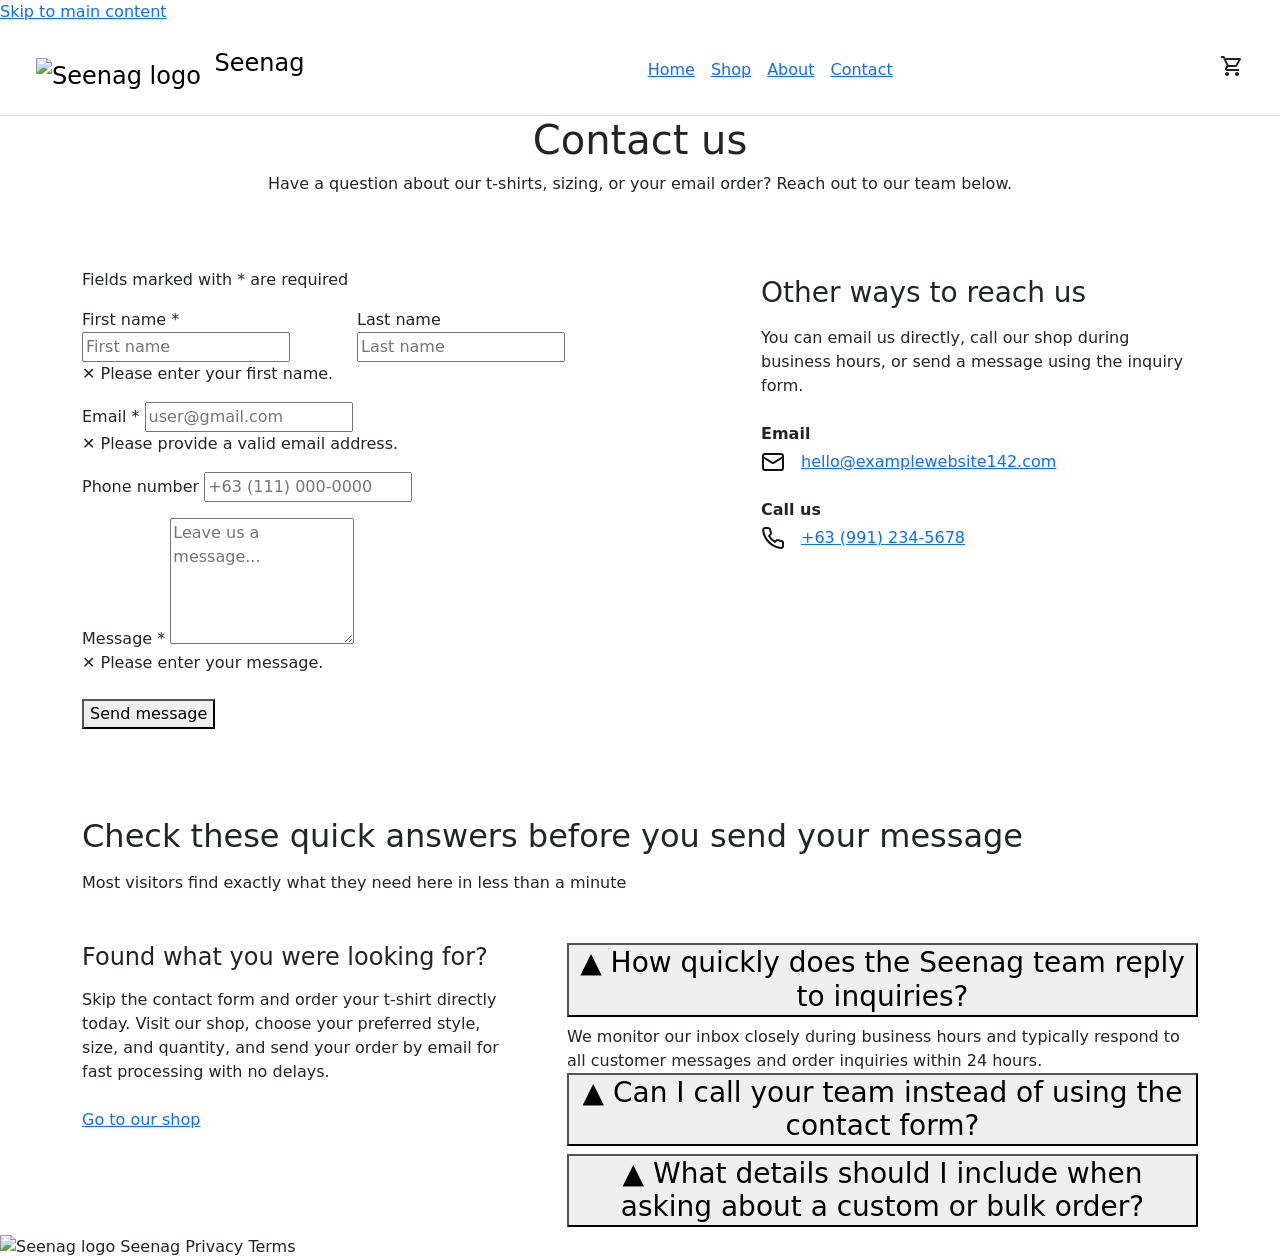
==== contact.html @ 648351b9 "Add files via upload" ====
<!DOCTYPE html>
<html lang="en">

<head>
    <meta charset="utf-8">
    <meta content="width=device-width, initial-scale=1.0" name="viewport">
    <meta content="Get in touch with Seenag for inquiries about our t-shirts, sizing, bulk orders, or email ordering." name="description">

    <title>Contact Us - Seenag</title>

    <link href="data:image/svg+xml,%3Csvg xmlns='http://www.w3.org/2000/svg' viewBox='0 0 24 24'%3E%3Cpolygon points='12,2 15,9 22,9 17,14 19,21 12,17 5,21 7,14 2,9 9,9' fill='%23F9B716'/%3E%3C/svg%3E" rel="icon" type="image/svg+xml">

    <link href="https://fonts.googleapis.com" rel="preconnect">
    <link crossorigin="" href="https://fonts.gstatic.com" rel="preconnect">
    <link href="https://fonts.googleapis.com/css2?family=Lora:ital,wght@0,400..700;1,400..700&amp;family=Sour+Gummy:ital,wght@0,100..900;1,100..900&amp;display=swap" rel="stylesheet">

    <link href="https://fonts.googleapis.com/css2?family=Libre+Caslon+Condensed:ital,wght@0,400;0,500&amp;family=Inter:wght@400;500;600&amp;display=swap" rel="stylesheet">

    <link crossorigin="anonymous" href="https://cdn.jsdelivr.net/npm/bootstrap@5.3.3/dist/css/bootstrap.min.css" integrity="sha384-QWTKZyjpPEjISv5WaRU9OFeRpok6YctnYmDr5pNlyT2bRjXh0JMhjY6hW+ALEwIH" rel="stylesheet">

    <link href="https://fonts.googleapis.com/css2?family=Material+Symbols+Outlined" rel="stylesheet">

    <link href="css/contact.css" rel="stylesheet">

</head>

<body>

    <a class="skip-link" href="#main-content">Skip to main content</a>

    <header>
        <nav class="navbar border-bottom px-4 py-3" aria-label="Main navigation">
            <div class="container-fluid">

                <span class="navbar-brand brand fs-4">
                    <img src="images/seenag-logo.png" alt="Seenag logo" style="height:42px; vertical-align:-13px; margin-right:6px;">
                    Seenag
                
                </span>

                <div class="nav-links d-flex gap-3 align-items-center">
                    <a href="index.html" class="nav-link-custom">Home</a>
                    <a href="shop.html" class="nav-link-custom">Shop</a>
                    <a href="about.html" class="nav-link-custom">About</a>
                    <a href="contact.html" class="nav-link-custom nav-pill" aria-current="page">Contact</a>
                
                </div>

                <a href="cart.html" class="text-dark text-decoration-none" aria-label="View cart">
                    <span class="material-symbols-outlined">shopping_cart</span>
                
                </a>
            
            </div>
        
        </nav>
    
    </header>


    <main id="main-content" tabindex="-1">

        <section class="banner-section text-center" data-purpose="contact-page-hero">
            <div class="container banner-container">
                <h1 class="brand-title mb-2">Contact us</h1>
                <p class="font-lora text-dark fs-6 mb-0">Have a question about our t-shirts, sizing, or your email order? Reach out to our team below.</p>
            
            </div>
        
        </section>


        <section class="py-5" data-purpose="contact-form-and-details">
            <div class="container py-4 main-content-container">
                <div class="row g-5 align-items-start justify-content-between">

                    <div class="col-lg-6 col-md-12">
                        <div class="contact-card-box" data-purpose="contact-form-container">
                            <p class="required-legend">Fields marked with * are required</p>

                            <form id="contactForm" novalidate="">

                                <div class="row g-3 mb-3">
                                    <div class="col-12 col-sm-6">
                                        <label class="custom-input-label" for="firstName">First name <span aria-hidden="true">*</span></label>
                                        <input aria-describedby="firstNameError" autocomplete="given-name" class="form-control-custom" id="firstName" name="firstName" placeholder="First name" required="" type="text" aria-required="true">

                                        <div class="field-error" id="firstNameError" role="alert">
                                            <span aria-hidden="true" class="field-error-icon">✕</span> Please enter your first name.
                                        
                                        </div>
                                    </div>

                                    <div class="col-12 col-sm-6">
                                        <label class="custom-input-label" for="lastName">Last name</label>
                                        <input autocomplete="family-name" class="form-control-custom" id="lastName" name="lastName" placeholder="Last name" type="text">
                                    
                                    </div>
                                
                                </div>

                                <div class="mb-3">
                                    <label class="custom-input-label" for="email">Email <span aria-hidden="true">*</span></label>
                                    <input aria-describedby="emailError" autocomplete="email" class="form-control-custom" id="email" name="email" placeholder="user@gmail.com" required="" type="email" aria-required="true">

                                    <div class="field-error" id="emailError" role="alert">
                                        <span aria-hidden="true" class="field-error-icon">✕</span> Please provide a valid email address.
                                    
                                    </div>
                                
                                </div>

                                <div class="mb-3">
                                    <label class="custom-input-label" for="phone">Phone number</label>
                                    <input autocomplete="tel" class="form-control-custom" id="phone" name="phone" placeholder="+63 (111) 000-0000" type="tel">
                                
                                </div>

                                <div class="mb-4">
                                    <label class="custom-input-label" for="message">Message <span aria-hidden="true">*</span></label>
                                    <textarea aria-describedby="messageError" class="form-control-custom" id="message" name="message" placeholder="Leave us a message..." required="" rows="5" aria-required="true"></textarea>

                                    <div class="field-error" id="messageError" role="alert">
                                        <span aria-hidden="true" class="field-error-icon">✕</span> Please enter your message.
                                    
                                    </div>
                                
                                </div>

                                <button class="btn-submit-berry" data-purpose="submit-form-button" type="submit">
                                    Send message
                                
                                </button>

                                <p aria-live="polite" class="form-status" id="formStatus" role="status"></p>
                            
                            </form>
                        
                        </div>
                    
                    </div>

                    <div class="col-lg-5 col-md-12 ps-lg-4 pt-2">
                        <h2 class="brand-subhead fs-3 mb-3">Other ways to reach us</h2>

                        <p class="font-lora text-dark fs-6 mb-4 reach-us-body">
                            You can email us directly, call our shop during business hours, or send a message using the inquiry form.
                        
                        </p>

                        <div class="mb-4" data-purpose="info-block-email">
                            <div class="font-lora fw-semibold text-dark mb-1 fs-6">Email</div>

                            <div class="d-flex align-items-center gap-3">
                                <svg aria-hidden="true" fill="none" focusable="false" height="24" stroke="#111111" stroke-linecap="round" stroke-linejoin="round" stroke-width="2" viewBox="0 0 24 24" width="24">
                                    <rect height="16" rx="2" width="20" x="2" y="4"></rect>
                                    <path d="m22 7-8.97 5.7a1.94 1.94 0 0 1-2.06 0L2 7"></path>
                                
                                </svg>

                                <a class="reach-us-link" href="mailto:hello@examplewebsite142.com">
                                    hello@examplewebsite142.com
                                
                                </a>
                            
                            </div>
                        
                        </div>

                        <div class="mb-4" data-purpose="info-block-phone">
                            <div class="font-lora fw-semibold text-dark mb-1 fs-6">Call us</div>

                            <div class="d-flex align-items-center gap-3">
                                <svg aria-hidden="true" fill="none" focusable="false" height="24" stroke="#111111" stroke-linecap="round" stroke-linejoin="round" stroke-width="2" viewBox="0 0 24 24" width="24">
                                    <path d="M22 16.92v3a2 2 0 0 1-2.18 2 19.79 19.79 0 0 1-8.63-3.07 19.5 19.5 0 0 1-6-6 19.79 19.79 0 0 1-3.07-8.67A2 2 0 0 1 4.11 2h3a2 2 0 0 1 2 1.72 12.84 12.84 0 0 0 .7 2.81 2 2 0 0 1-.45 2.11L8.09 9.91a16 16 0 0 0 6 6l1.27-1.27a2 2 0 0 1 2.11-.45 12.84 12.84 0 0 0 2.81.7A2 2 0 0 1 22 16.92z"></path>
                                
                                </svg>

                                <a class="reach-us-link" href="tel:+639912345678">
                                    +63 (991) 234-5678
                                
                                </a>
                            
                            </div>
                        
                        </div>
                    
                    </div>

                
                </div>
            
            </div>
        
        </section>


        <section class="faq-section" data-purpose="quick-answers-faq-section">
            <div class="container faq-container">

                <div class="mb-5">
                    <h2 class="brand-subhead faq-title">
                        Check these quick answers before you send your message
                    
                    </h2>

                    <p class="font-lora mt-3 mb-0 faq-subtitle">
                        Most visitors find exactly what they need here in less than a minute
                    
                    </p>
                
                </div>

                <div class="row g-5 align-items-start">

                    <div class="col-lg-5 col-md-12">
                        <div class="order-card-box" data-purpose="quick-order-callout">
                            <h3 class="brand-subhead fs-4 mb-3">Found what you were looking for?</h3>

                            <p class="font-lora order-card-body mb-4">
                                Skip the contact form and order your t-shirt directly today. Visit our shop, choose your preferred style, size, and quantity, and send your order by email for fast processing with no delays.
                            
                            </p>

                            <a class="btn-order-outline" data-purpose="shop-link" href="shop.html">
                                Go to our shop
                            
                            </a>
                        
                        </div>
                    
                    </div>

                    <div class="col-lg-7 col-md-12">
                        <div class="d-flex flex-column faq-accordion-wrapper faq-accordion" data-purpose="faq-accordion-list">

                            <div class="faq-item-row" data-purpose="faq-item">
                                <h3>
                                    <button aria-controls="faq-ans-1" aria-expanded="true" class="faq-toggle-button" type="button">
                                        <span aria-hidden="true" class="faq-arrow">▲</span>
                                        <span class="faq-question-text">How quickly does the Seenag team reply to inquiries?</span>
                                    
                                    </button>
                                
                                </h3>

                                <div class="faq-answer-body" id="faq-ans-1">
                                    We monitor our inbox closely during business hours and typically respond to all customer messages and order inquiries within 24 hours.
                                
                                </div>
                            
                            </div>

                            <div class="faq-item-row" data-purpose="faq-item">
                                <h3>
                                    <button aria-controls="faq-ans-2" aria-expanded="false" class="faq-toggle-button" type="button">
                                        <span aria-hidden="true" class="faq-arrow">▲</span>
                                        <span class="faq-question-text">Can I call your team instead of using the contact form?</span>
                                    </button>
                                
                                </h3>

                                <div class="faq-answer-body" hidden="" id="faq-ans-2">Yes! You can call our shop number during operating hours. However, using our inquiry form or emailing <a href="mailto:hello@examplewebsite142.com">hello@examplewebsite142.com</a> helps us track your concern much faster.</div>
                            
                            </div>

                            <div class="faq-item-row" data-purpose="faq-item">
                                <h3>
                                    <button aria-controls="faq-ans-3" aria-expanded="false" class="faq-toggle-button" type="button">
                                        <span aria-hidden="true" class="faq-arrow">▲</span>
                                        <span class="faq-question-text">What details should I include when asking about a custom or bulk order?</span>
                                    
                                    </button>
                                
                                </h3>

                                <div class="faq-answer-body" hidden="" id="faq-ans-3">
                                    Please include the specific t-shirt design name, your desired quantities per size, your target delivery date, and your complete shipping address so we can give you an accurate quote right away.
                                
                                </div>
                            
                            </div>

                        
                        </div>
                    
                    </div>

                
                </div>
            
            </div>
        </section>

    </main>


    <footer class="site-footer bg-white">
        <div class="footer-inner">

            <a class="footer-brand text-reset text-decoration-none text-nowrap" href="index.html">
                <img class="footer-logo object-fit-contain" src="images/seenag-logo.png" alt="Seenag logo">
                <span>Seenag</span>

            </a>

            <a class="footer-link text-decoration-none text-dark" href="privacy.html">Privacy</a>
            <a class="footer-link text-decoration-none text-dark" href="terms.html">Terms</a>

        </div>

    </footer>


    <script crossorigin="anonymous" integrity="sha384-YvpcrYf0tY3lHB60NNkmXc5s9fDVZLESaAA55NDzOxhy9GkcIdslK1eN7N6jIeHz" src="https://cdn.jsdelivr.net/npm/bootstrap@5.3.3/dist/js/bootstrap.bundle.min.js"></script>

    <script src="js/contact.js"></script>

</body>

</html>
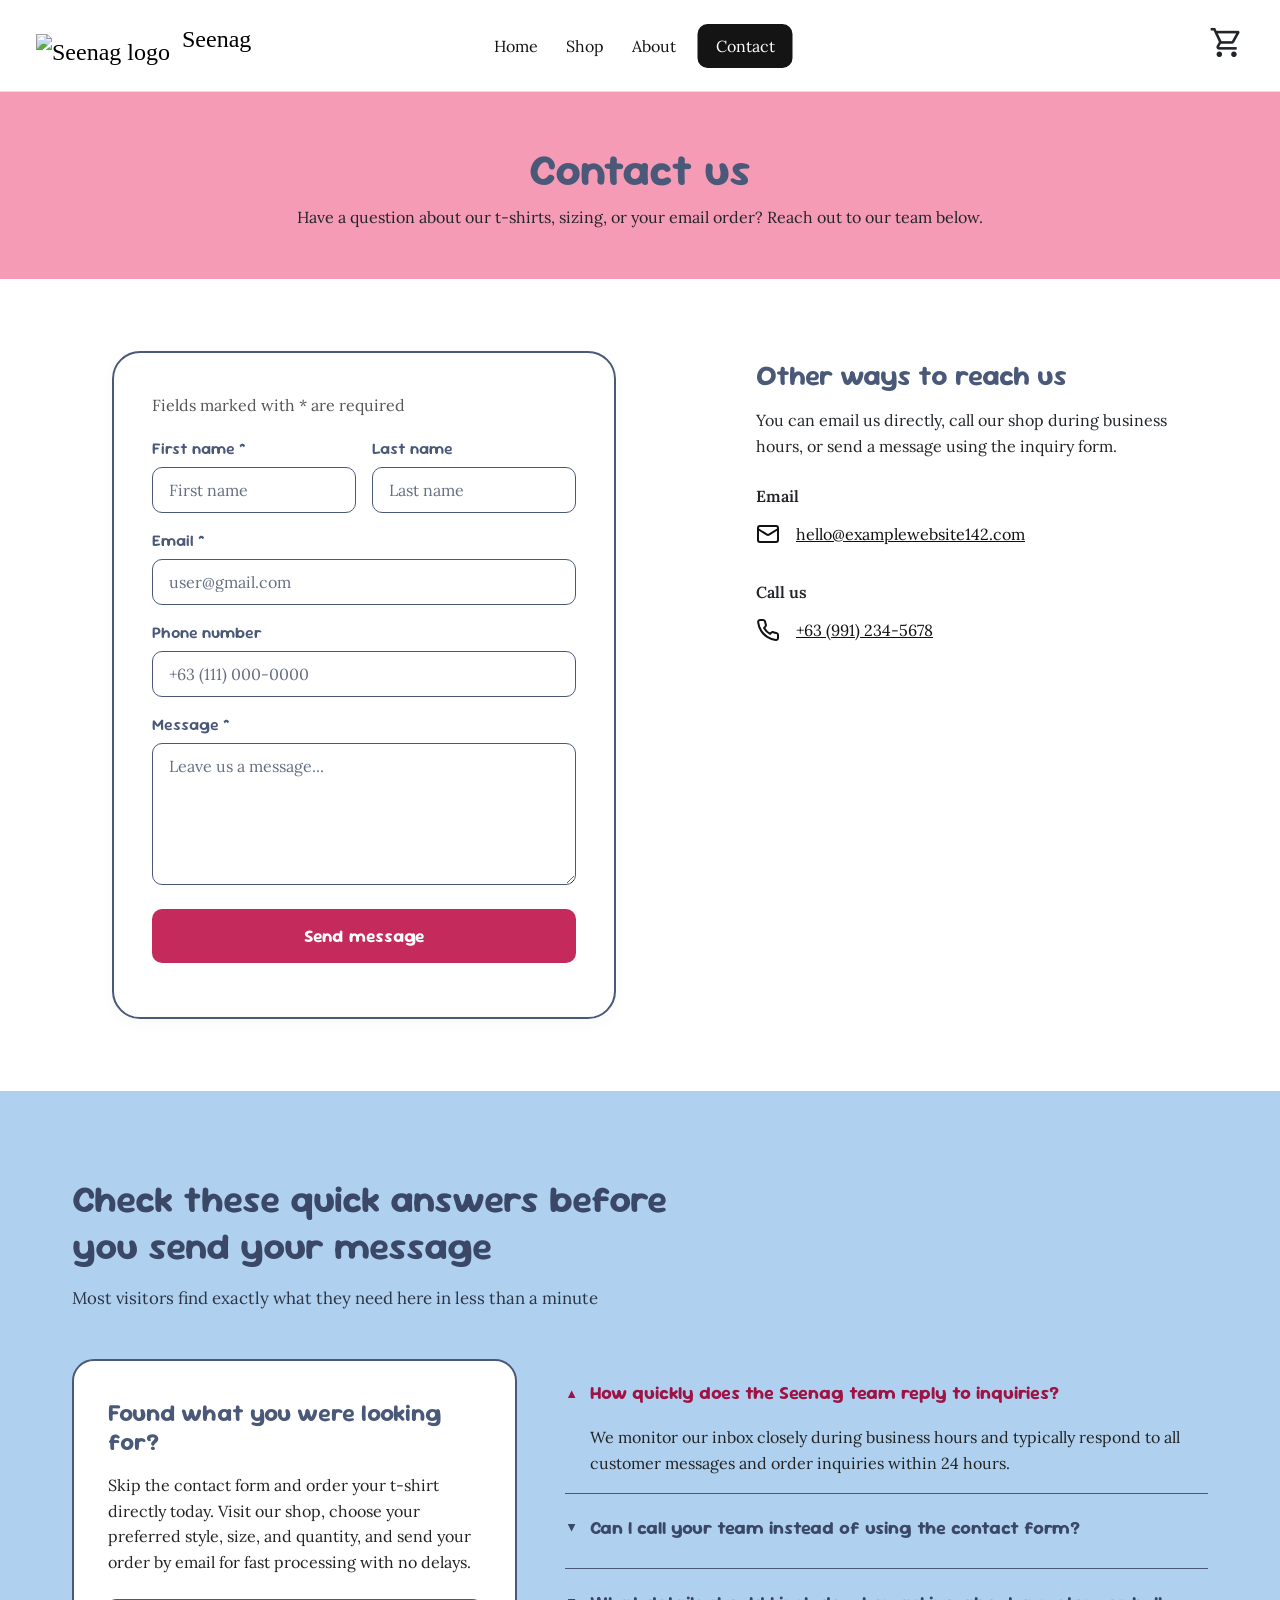
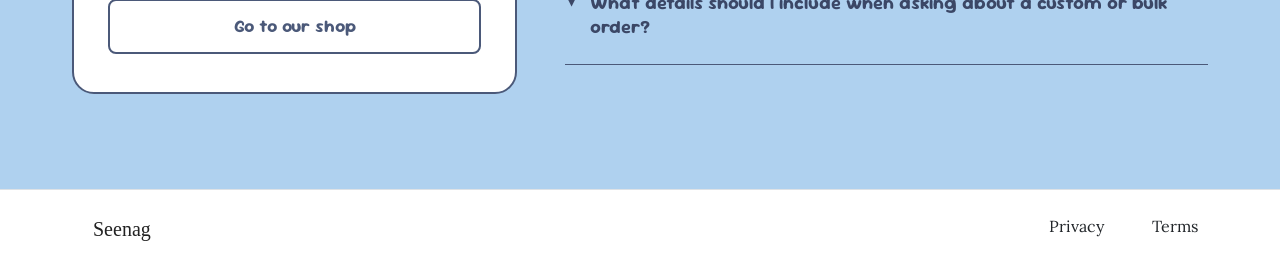
==== commit d36ad239: "Update contact.html" ====
--- a/contact.html
+++ b/contact.html
@@ -295,21 +295,20 @@
     </main>
 
 
-    <footer class="site-footer bg-white">
-        <div class="footer-inner">
-
-            <a class="footer-brand text-reset text-decoration-none text-nowrap" href="index.html">
-                <img class="footer-logo object-fit-contain" src="images/seenag-logo.png" alt="Seenag logo">
-                <span>Seenag</span>
-
-            </a>
-
-            <a class="footer-link text-decoration-none text-dark" href="privacy.html">Privacy</a>
-            <a class="footer-link text-decoration-none text-dark" href="terms.html">Terms</a>
-
-        </div>
-
-    </footer>
+<footer class="py-4 border-top">
+  <div class="container">
+    <div class="d-flex justify-content-between align-items-start flex-wrap gap-3">
+      <span class="brand fs-5">
+        <img src="images/seenag-logo.png" alt="" style="height:30px; vertical-align:-8px; margin-right:6px;">
+        Seenag
+      </span>
+      <div class="d-flex gap-5">
+        <a href="privacy.html" class="text-dark text-decoration-none">Privacy</a>
+        <a href="terms.html" class="text-dark text-decoration-none">Terms</a>
+      </div>
+    </div>
+  </div>
+</footer>
 
 
     <script crossorigin="anonymous" integrity="sha384-YvpcrYf0tY3lHB60NNkmXc5s9fDVZLESaAA55NDzOxhy9GkcIdslK1eN7N6jIeHz" src="https://cdn.jsdelivr.net/npm/bootstrap@5.3.3/dist/js/bootstrap.bundle.min.js"></script>
@@ -318,4 +317,4 @@
 
 </body>
 
-</html>+</html>
--- a/css/contact.css
+++ b/css/contact.css
@@ -0,0 +1,550 @@
+:root {
+  --color-banner-pink: #F69BB6;
+  --color-slate-navy: #4B5979;
+  --color-faq-heading: #3B4766;
+  --color-berry-pink: #C42A5B;
+  --color-faq-berry: #9E1244;
+  --color-powder-blue: #AFD1EF;
+  --color-star-yellow: #F9B716;
+  --color-focus: #1a2233;
+  --color-placeholder: #667085;
+  --color-error: #b31d3f;
+
+}
+
+body {
+  font-family: 'Lora', serif;
+  color: #222222;
+  background-color: #ffffff;
+  -webkit-font-smoothing: antialiased;
+  margin: 0;
+  padding: 0;
+
+}
+
+:focus-visible {
+  outline: 3px solid var(--color-focus) !important;
+  outline-offset: 3px !important;
+
+}
+
+.skip-link {
+  position: absolute;
+  top: -9999px;
+  left: 1rem;
+  z-index: 9999;
+  padding: 0.75rem 1.25rem;
+  background-color: #000000;
+  color: #ffffff;
+  font-family: 'Lora', serif;
+  font-weight: 600;
+  text-decoration: none;
+  border-radius: 4px;
+
+}
+
+.skip-link:focus {
+  top: 1rem;
+
+}
+
+.font-sour-gummy {
+  font-family: 'Sour Gummy', sans-serif !important;
+
+}
+
+.font-lora {
+  font-family: 'Lora', serif !important;
+
+}
+
+.brand-title {
+  font-family: 'Sour Gummy', sans-serif;
+  font-size: 2.75rem;
+  font-weight: 700;
+  color: var(--color-slate-navy);
+  line-height: 1.2;
+
+}
+
+.brand-subhead {
+  font-family: 'Sour Gummy', sans-serif;
+  font-weight: 700;
+  color: var(--color-slate-navy);
+
+}
+
+.faq-title {
+  color: var(--color-faq-heading);
+  font-size: 2.35rem;
+  line-height: 1.25;
+  max-width: 600px;
+
+}
+
+header {
+  line-height: 1.5;
+
+}
+
+.brand {
+  font-family: 'Libre Caslon Condensed', serif;
+  font-weight: 500;
+
+}
+
+.material-symbols-outlined {
+  font-size: 35px;
+
+}
+
+.navbar .container-fluid {
+  position: relative;
+
+}
+
+.nav-links {
+  position: absolute;
+  left: 50%;
+  transform: translateX(-50%);
+
+}
+
+@media (max-width: 767px) {
+  .nav-links {
+    position: static;
+    transform: none;
+
+  }
+
+}
+
+.nav-link-custom {
+  font-family: 'Lora', serif;
+  color: #141414;
+  text-decoration: none;
+  display: inline-flex;
+  align-items: center;
+  min-height: 44px;
+  padding: 0 6px;
+
+}
+
+.nav-link-custom:hover {
+  text-decoration: underline;
+
+}
+
+.nav-pill {
+  background: #141414;
+  color: #fff;
+  border-radius: 10px;
+  padding: 0 18px;
+
+}
+
+.nav-pill:hover {
+  color: #fff;
+
+}
+
+.banner-section {
+  background-color: var(--color-banner-pink);
+  padding: 52px 20px 50px;
+
+}
+
+.banner-container {
+  max-width: 900px;
+
+}
+
+.main-content-container {
+  max-width: 1080px;
+
+}
+
+.contact-card-box {
+  border: 2px solid var(--color-slate-navy);
+  border-radius: 28px;
+  padding: 40px 38px;
+  background-color: #ffffff;
+  box-shadow: 0 4px 14px rgba(75, 89, 121, 0.04);
+
+}
+
+.custom-input-label {
+  font-family: 'Sour Gummy', sans-serif;
+  font-size: 1rem;
+  font-weight: 600;
+  color: var(--color-slate-navy);
+  margin-bottom: 6px;
+  display: block;
+
+}
+
+.required-legend {
+  font-family: 'Lora', serif;
+  font-size: 1rem;
+  color: #555555;
+  margin-bottom: 1.25rem;
+
+}
+
+.form-control-custom {
+  border: 1.5px solid var(--color-slate-navy);
+  border-radius: 10px;
+  padding: 10px 16px;
+  font-family: 'Lora', serif;
+  font-size: 1rem;
+  color: #2b3345;
+  width: 100%;
+  background-color: #ffffff;
+  outline: none;
+  display: block;
+  resize: vertical;
+  transition: border-color 0.2s ease, box-shadow 0.2s ease;
+
+}
+
+.form-control-custom:focus {
+  border-color: var(--color-berry-pink);
+  box-shadow: 0 0 0 3px rgba(196, 42, 91, 0.18);
+
+}
+
+.form-control-custom::placeholder {
+  color: var(--color-placeholder);
+  opacity: 1;
+
+}
+
+.form-control-custom[aria-invalid="true"] {
+  border-color: var(--color-error);
+  box-shadow: 0 0 0 3px rgba(179, 29, 63, 0.15);
+
+}
+
+.field-error {
+  display: none;
+  font-family: 'Lora', serif;
+  font-size: 1rem;
+  font-weight: 600;
+  color: var(--color-error);
+  margin-top: 6px;
+  align-items: center;
+  gap: 6px;
+
+}
+
+.field-error.show {
+  display: flex;
+
+}
+
+.field-error-icon {
+  font-weight: bold;
+
+}
+
+.btn-submit-berry {
+  background-color: var(--color-berry-pink);
+  color: #ffffff;
+  font-family: 'Sour Gummy', sans-serif;
+  font-size: 1.1rem;
+  font-weight: 700;
+  border-radius: 10px;
+  padding: 14px 20px;
+  border: none;
+  width: 100%;
+  min-height: 48px;
+  letter-spacing: 0.2px;
+  transition: background-color 0.2s ease, transform 0.1s ease;
+
+}
+
+.btn-submit-berry:hover {
+  background-color: #a31e48;
+  color: #ffffff;
+
+}
+
+.btn-submit-berry:active {
+  transform: scale(0.99);
+
+}
+
+.form-status {
+  font-family: 'Lora', serif;
+  font-size: 1rem;
+  line-height: 1.5;
+  margin-top: 14px;
+  margin-bottom: 0;
+
+}
+
+.form-status.success {
+  color: #176534;
+  font-weight: 600;
+
+}
+
+.form-status.error {
+  color: var(--color-error);
+  font-weight: 600;
+  
+}
+
+.reach-us-body {
+  line-height: 1.6;
+
+}
+
+.reach-us-link {
+  font-family: 'Lora', serif;
+  font-size: 1rem;
+  color: #111111;
+  text-decoration: underline;
+  display: inline-flex;
+  align-items: center;
+  min-height: 44px;
+  padding: 4px 0;
+
+}
+
+.reach-us-link:hover {
+  color: var(--color-berry-pink);
+
+}
+
+.faq-section {
+  background-color: var(--color-powder-blue);
+  padding: 85px 0 95px;
+
+}
+
+.faq-container {
+  max-width: 1160px;
+
+}
+
+.faq-subtitle {
+  color: #2b3345;
+  font-size: 1.05rem;
+
+}
+
+.order-card-box {
+  background-color: #ffffff;
+  border: 2px solid var(--color-slate-navy);
+  border-radius: 22px;
+  padding: 38px 34px;
+
+}
+
+.order-card-body {
+  font-size: 1rem;
+  line-height: 1.6;
+  color: #222222;
+
+}
+
+.btn-order-outline {
+  border: 2px solid var(--color-slate-navy);
+  border-radius: 8px;
+  padding: 12px 24px;
+  font-family: 'Sour Gummy', sans-serif;
+  font-size: 1.1rem;
+  font-weight: 700;
+  color: var(--color-slate-navy);
+  background-color: transparent;
+  width: 100%;
+  min-height: 48px;
+  transition: all 0.2s ease;
+  text-decoration: none;
+  display: inline-flex;
+  align-items: center;
+  justify-content: center;
+  text-align: center;
+
+}
+
+.btn-order-outline:hover {
+  background-color: var(--color-slate-navy);
+  color: #ffffff;
+
+}
+
+.faq-accordion-wrapper h3 {
+  margin: 0;
+  padding: 0;
+
+}
+
+.faq-item-row {
+  border-bottom: 1.5px solid var(--color-slate-navy);
+  padding-top: 14px;
+  padding-bottom: 16px;
+
+}
+
+.faq-toggle-button {
+  background: none;
+  border: none;
+  padding: 8px 0;
+  width: 100%;
+  min-height: 44px;
+  text-align: left;
+  display: flex;
+  align-items: flex-start;
+  gap: 12px;
+  cursor: pointer;
+
+}
+
+.faq-arrow {
+  display: inline-flex;
+  align-items: center;
+  justify-content: center;
+  color: var(--color-faq-berry);
+  font-size: 13px;
+  line-height: 1;
+  margin-top: 6px;
+  transition: transform 0.2s ease;
+  transform: rotate(0deg);
+
+}
+
+.faq-toggle-button[aria-expanded="false"] .faq-arrow {
+  transform: rotate(180deg);
+  color: var(--color-faq-heading);
+
+}
+
+.faq-question-text {
+  font-family: 'Sour Gummy', sans-serif;
+  font-size: 1.15rem;
+  font-weight: 700;
+  color: var(--color-faq-berry);
+  line-height: 1.35;
+  transition: color 0.2s ease;
+
+}
+
+.faq-toggle-button[aria-expanded="false"] .faq-question-text {
+  color: var(--color-faq-heading);
+
+}
+
+.faq-answer-body {
+  font-family: 'Lora', serif;
+  font-size: 1rem;
+  color: #222222;
+  line-height: 1.6;
+  padding-left: 25px;
+  padding-top: 8px;
+
+}
+
+.faq-answer-body a {
+  color: #1a2233;
+  text-decoration: underline;
+
+}
+
+footer {
+  line-height: 1.5;
+
+}
+
+.site-footer {
+  min-height: 117px;
+  padding: 16px 0;
+
+}
+
+.footer-inner {
+  display: grid;
+  grid-template-columns: 66.2% 15.6% auto;
+  align-items: start;
+
+}
+
+.footer-brand {
+  display: inline-flex;
+  align-items: center;
+  gap: 7px;
+  padding-left: 52px;
+  margin-top: 4px;
+  font-family: 'Libre Caslon Condensed', serif;
+  font-size: 1rem;
+  min-height: 44px;
+  justify-self: start;
+
+}
+
+.footer-logo {
+  width: 22px;
+  height: 22px;
+
+}
+
+.footer-link {
+  font-family: 'Lora', serif;
+  font-size: 1rem;
+  line-height: 22px;
+  display: inline-flex;
+  align-items: center;
+  min-height: 44px;
+  justify-self: start;
+
+}
+
+@media (max-width: 575px) {
+  .footer-inner {
+    display: flex;
+    justify-content: space-between;
+    padding-right: 24px;
+
+  }
+  .footer-brand {
+    padding-left: 24px;
+    margin-right: auto;
+
+  }
+  .footer-link {
+    margin-left: 24px;
+
+  }
+
+}
+
+@media (max-width: 575px) {
+  .brand-title {
+    font-size: 2.15rem;
+
+  }
+  .faq-title {
+    font-size: 1.85rem;
+
+  }
+  .contact-card-box {
+    padding: 26px 20px;
+    border-radius: 20px;
+
+  }
+  .order-card-box {
+    padding: 26px 20px;
+
+  }
+
+}
+
+@media (prefers-reduced-motion: reduce) {
+  *, ::before, ::after {
+    animation-duration: 0.01ms !important;
+    animation-iteration-count: 1 !important;
+    transition-duration: 0.01ms !important;
+    scroll-behavior: auto !important;
+  }
+}
